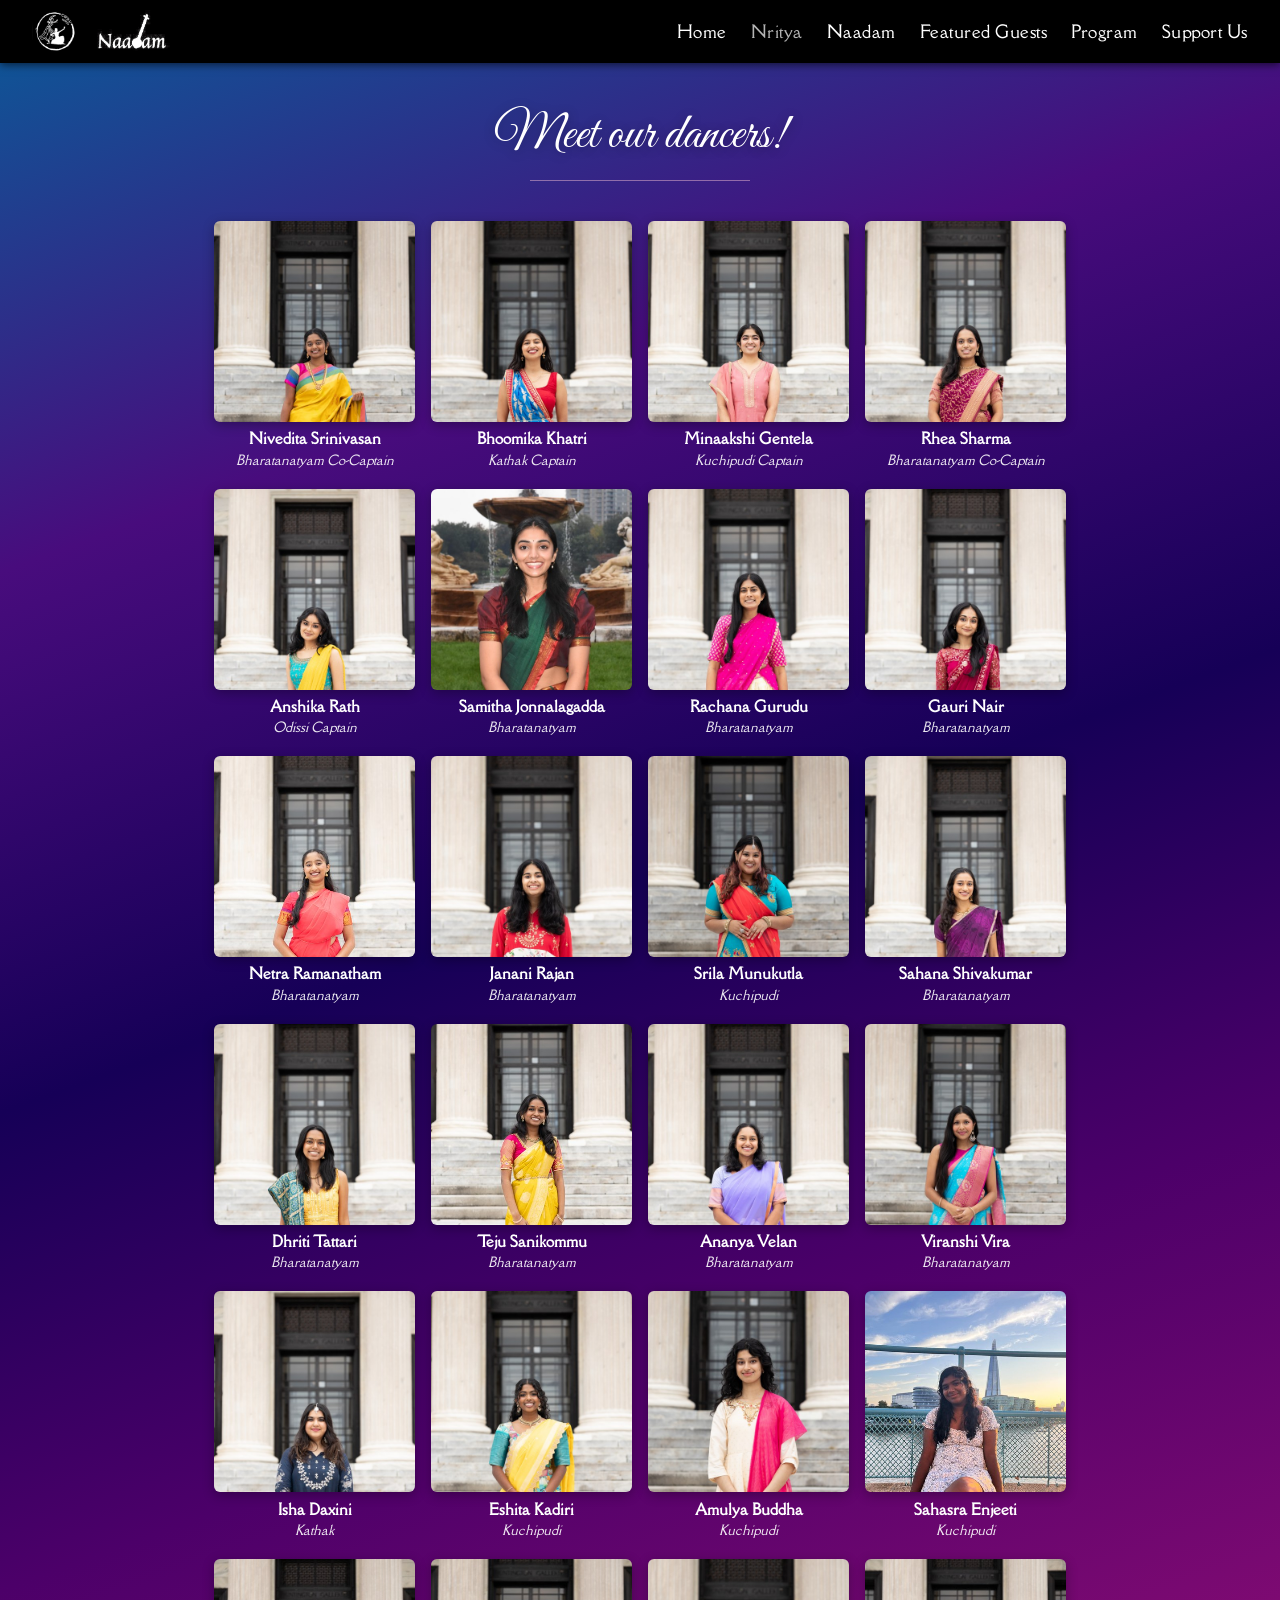
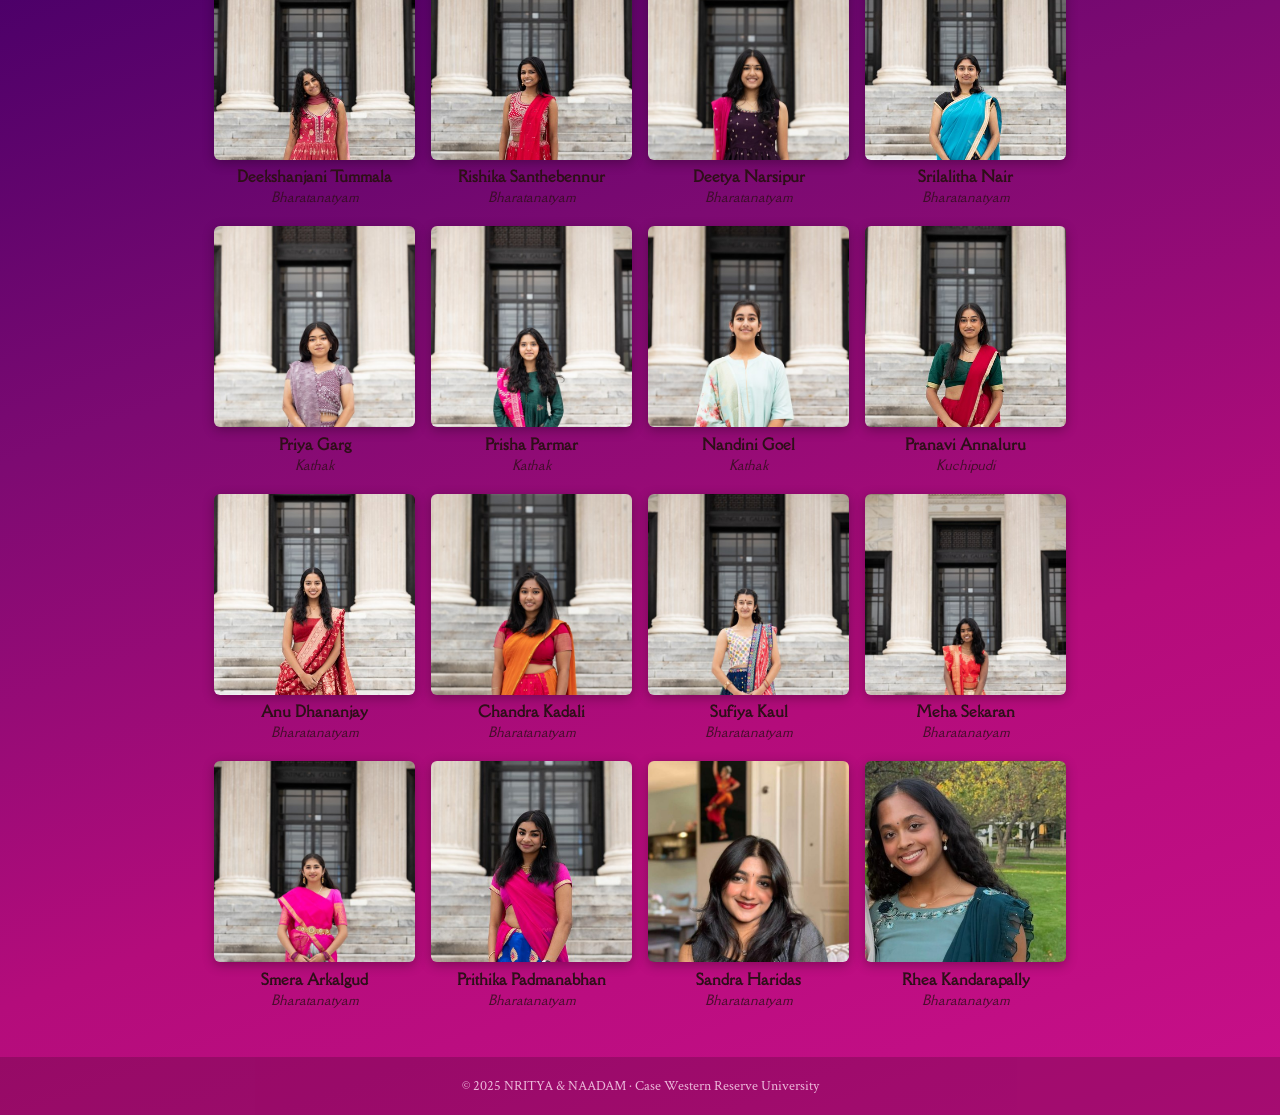
==== dancers.html @ 11db8c2b "musicians v4 test" ====
<!DOCTYPE html>
<html lang="en">
<head>
  <meta charset="UTF-8"/>
  <meta name="viewport" content="width=device-width, initial-scale=1.0"/>
  <title>Dancers – Ithihasa Anubhava</title>
  <link rel="preconnect" href="https://fonts.googleapis.com"/>
  <link rel="preconnect" href="https://fonts.gstatic.com" crossorigin/>
  
  <style>
    *, *::before, *::after { box-sizing: border-box; margin: 0; padding: 0; }
    html { scroll-behavior: smooth; }
    body {
      font-family: 'Crimson Text', Georgia, serif;
      min-height: 100vh; color: #fff;
      background: linear-gradient(160deg, #095c99 0%, #480c7d 18%, #160057 35%, #4c0069 50%, #7d0a72 65%, #b40c7b 82%, #c80f89 100%);
    }
    
    
    
    
    
    
    
    
    
    

    .page-header { text-align: center; padding: 2.5rem 1rem 0.5rem; }
    .page-header h1 {
      font-family: 'Great Vibes', cursive; font-weight: 400;
      font-size: clamp(2rem, 5vw, 3.2rem); color: #fff;
      text-shadow: 0 2px 12px rgba(0,0,0,0.3);
    }
    .header-rule {
      width: 220px; border: none;
      border-top: 1px solid rgba(236,186,210,0.5);
      margin: 0.75rem auto 0;
    }
    .dancers-grid {
      display: grid;
      grid-template-columns: repeat(4, 1fr);
      gap: 1.25rem 1rem;
      max-width: 900px; margin: 2rem auto 3rem; padding: 0 1.5rem;
    }
    .dancer-card { text-align: center; }
    .img-wrap {
      width: 100%; aspect-ratio: 1; overflow: hidden;
      border-radius: 6px; box-shadow: 0 3px 12px rgba(0,0,0,0.3);
    }
    .img-wrap img {
      width: 100%; height: 100%; object-fit: cover;
      object-position: center top; display: block;
      transition: transform 0.4s ease;
    }
    .dancer-card:hover .img-wrap img { transform: scale(1.04); }
    .d-name {
      margin-top: 0.45rem;
      font-family: 'Della Respira', 'Crimson Text', serif;
      font-size: 0.95rem; font-weight: 600;
      color: #fff; line-height: 1.3;
    }
    .d-role {
      font-family: 'Della Respira', 'Crimson Text', serif;
      font-size: 0.82rem; color: #fff;
      font-style: italic; margin-top: 0.1rem; opacity: 0.9;
    }
    footer {
      background: rgba(0,0,0,0.25); text-align: center;
      padding: 1.25rem 1rem; font-size: 0.85rem;
      color: #fff; opacity: 0.7;
    }
    @media (max-width: 700px) { .dancers-grid { grid-template-columns: repeat(3, 1fr); } }
    @media (max-width: 480px) { .dancers-grid { grid-template-columns: repeat(2, 1fr); } }

    /* ── GRADIENT TEXT ZONES — text darkens as bg becomes orange ── */
    
    
    .dark-zone .d-name { color: #2d0f18; text-shadow: none; }
    .dark-zone .d-role { color: #2d0f18; opacity: 0.8; }

    nav {
      background: #000; display: flex; align-items: center;
      justify-content: space-between; padding: 0.6rem 2rem;
      position: sticky; top: 0; z-index: 100;
      box-shadow: 0 2px 8px rgba(0,0,0,0.6);
    }
    .nav-logos { display: flex; align-items: center; gap: 0.75rem; }
    .nav-logos img { height: 44px; width: auto; }
    .nav-links { display: flex; gap: 1.5rem; list-style: none; }
    .nav-links a { color: #fff; text-decoration: none; font-family: 'Della Respira', serif; font-size: 1.05rem; letter-spacing: 0.03em; transition: opacity 0.2s; }
    .nav-links a:hover, .nav-links a.active { opacity: 0.7; }
    .hamburger { display: none; flex-direction: column; gap: 5px; cursor: pointer; background: none; border: none; padding: 4px; }
    .hamburger span { display: block; width: 24px; height: 2px; background: #fff; }
    @media (max-width: 700px) {
      .hamburger { display: flex; }
      .nav-links { display: none; flex-direction: column; gap: 0.8rem; position: absolute; top: 100%; right: 0; left: 0; background: #000; padding: 1rem 2rem; box-shadow: 0 4px 16px rgba(0,0,0,0.5); z-index: 99; }
      .nav-links.open { display: flex; }
    }
  </style>
  <link href="https://fonts.googleapis.com/css2?family=Great+Vibes&family=Della+Respira&family=Crimson+Text:ital,wght@0,400;0,600;1,400&display=swap" rel="stylesheet"/>
</head>
<body>
<nav>
  <div class="nav-logos">
    <img src="nritya_logo_white.png" alt="Nritya"/>
    <img src="naadam_logo_white.png" alt="Naadam"/>
  </div>
  <button class="hamburger" aria-label="Toggle menu"
    onclick="this.nextElementSibling.classList.toggle('open')">
    <span></span><span></span><span></span>
  </button>
  <ul class="nav-links">
    <li><a href="index.html">Home</a></li>
    <li><a href="dancers.html" class="active">Nritya</a></li>
    <li><a href="musicians.html">Naadam</a></li>
    <li><a href="featured_guests.html">Featured Guests</a></li>
    <li><a href="program.html">Program</a></li>
    <li><a href="support.html">Support Us</a></li>
  </ul>
</nav>
<header class="page-header">
  <h1>Meet our dancers!</h1>
  <hr class="header-rule"/>
</header>
<div class="dancers-grid">
  <div class="dancer-card">
    <div class="img-wrap"><img src="dancers/nivedita_srinivasan.jpg" alt="Nivedita Srinivasan"/></div>
    <p class="d-name">Nivedita Srinivasan</p><p class="d-role">Bharatanatyam Co-Captain</p>
  </div>
  <div class="dancer-card">
    <div class="img-wrap"><img src="dancers/bhoomika_khatri.jpg" alt="Bhoomika Khatri"/></div>
    <p class="d-name">Bhoomika Khatri</p><p class="d-role">Kathak Captain</p>
  </div>
  <div class="dancer-card">
    <div class="img-wrap"><img src="dancers/minaakshi_gentela.jpg" alt="Minaakshi Gentela"/></div>
    <p class="d-name">Minaakshi Gentela</p><p class="d-role">Kuchipudi Captain</p>
  </div>
  <div class="dancer-card">
    <div class="img-wrap"><img src="dancers/rhea_sharma.jpg" alt="Rhea Sharma"/></div>
    <p class="d-name">Rhea Sharma</p><p class="d-role">Bharatanatyam Co-Captain</p>
  </div>
  <div class="dancer-card">
    <div class="img-wrap"><img src="dancers/anshika_rath.jpg" alt="Anshika Rath"/></div>
    <p class="d-name">Anshika Rath</p><p class="d-role">Odissi Captain</p>
  </div>
  <div class="dancer-card">
    <div class="img-wrap"><img src="dancers/samitha_jonnalagadda.jpg" alt="Samitha Jonnalagadda"/></div>
    <p class="d-name">Samitha Jonnalagadda</p><p class="d-role">Bharatanatyam</p>
  </div>
  <div class="dancer-card">
    <div class="img-wrap"><img src="dancers/rachana_gurudu.jpg" alt="Rachana Gurudu"/></div>
    <p class="d-name">Rachana Gurudu</p><p class="d-role">Bharatanatyam</p>
  </div>
  <div class="dancer-card">
    <div class="img-wrap"><img src="dancers/gauri_nair.jpg" alt="Gauri Nair"/></div>
    <p class="d-name">Gauri Nair</p><p class="d-role">Bharatanatyam</p>
  </div>
  <div class="dancer-card">
    <div class="img-wrap"><img src="dancers/neera_ramanatham.jpg" alt="Netra Ramanatham"/></div>
    <p class="d-name">Netra Ramanatham</p><p class="d-role">Bharatanatyam</p>
  </div>
  <div class="dancer-card">
    <div class="img-wrap"><img src="dancers/janani_rajan.jpg" alt="Janani Rajan"/></div>
    <p class="d-name">Janani Rajan</p><p class="d-role">Bharatanatyam</p>
  </div>
  <div class="dancer-card">
    <div class="img-wrap"><img src="dancers/srila_munukutla.jpg" alt="Srila Munukutla"/></div>
    <p class="d-name">Srila Munukutla</p><p class="d-role">Kuchipudi</p>
  </div>
  <div class="dancer-card">
    <div class="img-wrap"><img src="dancers/sahana_shivakumar.jpg" alt="Sahana Shivakumar"/></div>
    <p class="d-name">Sahana Shivakumar</p><p class="d-role">Bharatanatyam</p>
  </div>
  <div class="dancer-card">
    <div class="img-wrap"><img src="dancers/dhriti_tattari.jpg" alt="Dhriti Tattari"/></div>
    <p class="d-name">Dhriti Tattari</p><p class="d-role">Bharatanatyam</p>
  </div>
  <div class="dancer-card">
    <div class="img-wrap"><img src="dancers/teju_sanikommu.jpg" alt="Teju Sanikommu"/></div>
    <p class="d-name">Teju Sanikommu</p><p class="d-role">Bharatanatyam</p>
  </div>
  <div class="dancer-card">
    <div class="img-wrap"><img src="dancers/ananya_velan.jpg" alt="Ananya Velan"/></div>
    <p class="d-name">Ananya Velan</p><p class="d-role">Bharatanatyam</p>
  </div>
  <div class="dancer-card">
    <div class="img-wrap"><img src="dancers/viranshi_vira.jpg" alt="Viranshi Vira"/></div>
    <p class="d-name">Viranshi Vira</p><p class="d-role">Bharatanatyam</p>
  </div>
  <div class="dancer-card">
    <div class="img-wrap"><img src="dancers/isha_daxini.jpg" alt="Isha Daxini"/></div>
    <p class="d-name">Isha Daxini</p><p class="d-role">Kathak</p>
  </div>
  <div class="dancer-card">
    <div class="img-wrap"><img src="dancers/eshita_kadiri.jpg" alt="Eshita Kadiri"/></div>
    <p class="d-name">Eshita Kadiri</p><p class="d-role">Kuchipudi</p>
  </div>
  <div class="dancer-card">
    <div class="img-wrap"><img src="dancers/amulya_buddha.jpg" alt="Amulya Buddha"/></div>
    <p class="d-name">Amulya Buddha</p><p class="d-role">Kuchipudi</p>
  </div>
  <div class="dancer-card">
    <div class="img-wrap"><img src="dancers/sahaara_enjeem.jpg" alt="Sahasra Enjeeti"/></div>
    <p class="d-name">Sahasra Enjeeti</p><p class="d-role">Kuchipudi</p>
  </div>
  <div class="dancer-card dark-zone">
    <div class="img-wrap"><img src="dancers/deekshanjani_tummula.jpg" alt="Deekshanjani Tummala"/></div>
    <p class="d-name">Deekshanjani Tummala</p><p class="d-role">Bharatanatyam</p>
  </div>
  <div class="dancer-card dark-zone">
    <div class="img-wrap"><img src="dancers/rishika_santhebennur.jpg" alt="Rishika Santhebennur"/></div>
    <p class="d-name">Rishika Santhebennur</p><p class="d-role">Bharatanatyam</p>
  </div>
  <div class="dancer-card dark-zone">
    <div class="img-wrap"><img src="dancers/deetya_narsipur.jpg" alt="Deetya Narsipur"/></div>
    <p class="d-name">Deetya Narsipur</p><p class="d-role">Bharatanatyam</p>
  </div>
  <div class="dancer-card dark-zone">
    <div class="img-wrap"><img src="dancers/srilalitha_nair.jpg" alt="Srilalitha Nair"/></div>
    <p class="d-name">Srilalitha Nair</p><p class="d-role">Bharatanatyam</p>
  </div>
  <div class="dancer-card dark-zone">
    <div class="img-wrap"><img src="dancers/priya_garg.jpg" alt="Priya Garg"/></div>
    <p class="d-name">Priya Garg</p><p class="d-role">Kathak</p>
  </div>
  <div class="dancer-card dark-zone">
    <div class="img-wrap"><img src="dancers/prisha_parmar.jpg" alt="Prisha Parmar"/></div>
    <p class="d-name">Prisha Parmar</p><p class="d-role">Kathak</p>
  </div>
  <div class="dancer-card dark-zone">
    <div class="img-wrap"><img src="dancers/nandini_goel.jpg" alt="Nandini Goel"/></div>
    <p class="d-name">Nandini Goel</p><p class="d-role">Kathak</p>
  </div>
  <div class="dancer-card dark-zone">
    <div class="img-wrap"><img src="dancers/pranavi_annaluru.jpg" alt="Pranavi Annaluru"/></div>
    <p class="d-name">Pranavi Annaluru</p><p class="d-role">Kuchipudi</p>
  </div>
  <div class="dancer-card dark-zone">
    <div class="img-wrap"><img src="dancers/anu_dhananjit.jpg" alt="Anu Dhananjay"/></div>
    <p class="d-name">Anu Dhananjay</p><p class="d-role">Bharatanatyam</p>
  </div>
  <div class="dancer-card dark-zone">
    <div class="img-wrap"><img src="dancers/chandra_kadali.jpg" alt="Chandra Kadali"/></div>
    <p class="d-name">Chandra Kadali</p><p class="d-role">Bharatanatyam</p>
  </div>
  <div class="dancer-card dark-zone">
    <div class="img-wrap"><img src="dancers/sufiya_kaul.jpg" alt="Sufiya Kaul"/></div>
    <p class="d-name">Sufiya Kaul</p><p class="d-role">Bharatanatyam</p>
  </div>
  <div class="dancer-card dark-zone">
    <div class="img-wrap"><img src="dancers/meha_sekaran.jpg" alt="Meha Sekaran"/></div>
    <p class="d-name">Meha Sekaran</p><p class="d-role">Bharatanatyam</p>
  </div>
  <div class="dancer-card dark-zone">
    <div class="img-wrap"><img src="dancers/smera_arkalgud.jpg" alt="Smera Arkalgud"/></div>
    <p class="d-name">Smera Arkalgud</p><p class="d-role">Bharatanatyam</p>
  </div>
  <div class="dancer-card dark-zone">
    <div class="img-wrap"><img src="dancers/prithika_padmanabhan.jpg" alt="Prithika Padmanabhan"/></div>
    <p class="d-name">Prithika Padmanabhan</p><p class="d-role">Bharatanatyam</p>
  </div>
  <div class="dancer-card dark-zone">
    <div class="img-wrap"><img src="dancers/sandra_haridas.jpg" alt="Sandra Haridas"/></div>
    <p class="d-name">Sandra Haridas</p><p class="d-role">Bharatanatyam</p>
  </div>
  <div class="dancer-card dark-zone">
    <div class="img-wrap"><img src="dancers/rhea_kandlapally.jpg" alt="Rhea Kandarapally"/></div>
    <p class="d-name">Rhea Kandarapally</p><p class="d-role">Bharatanatyam</p>
  </div>
</div>
<footer>&copy; 2025 NRITYA &amp; NAADAM &middot; Case Western Reserve University</footer>
</body>
</html>
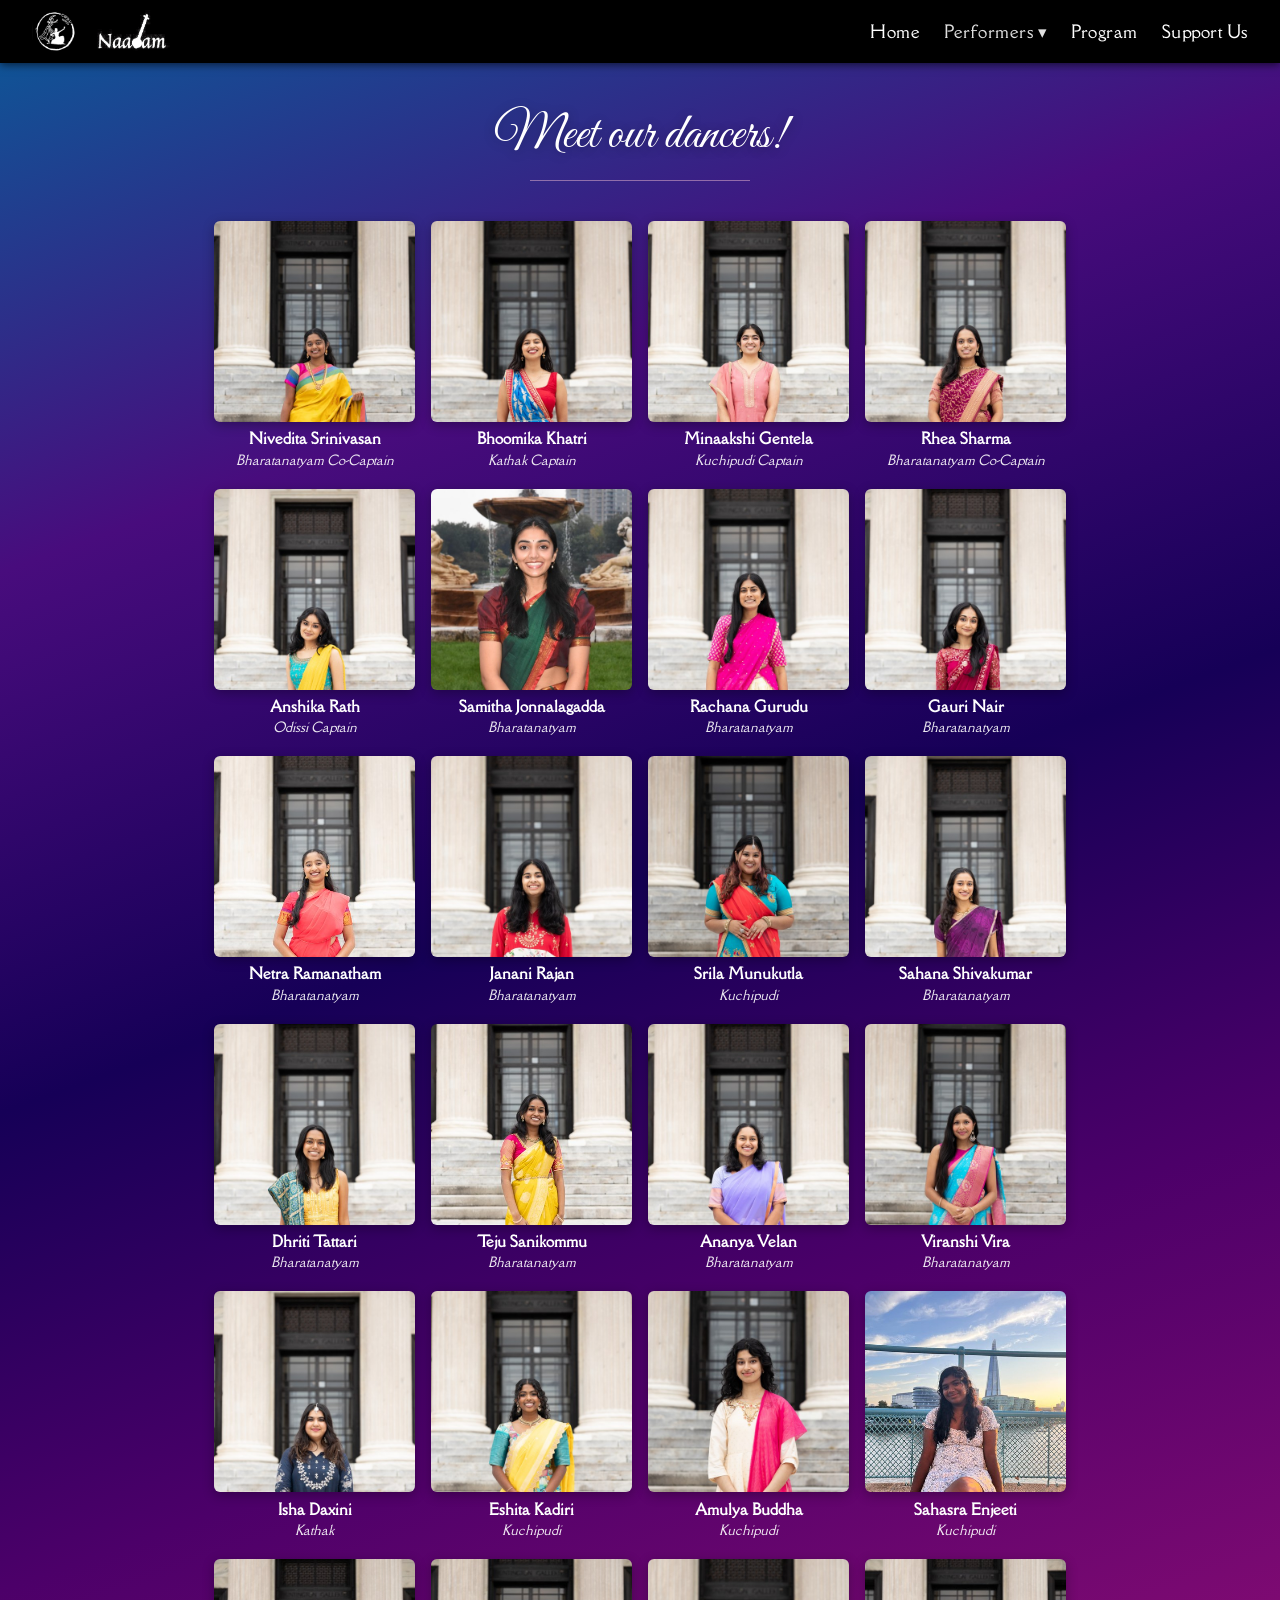
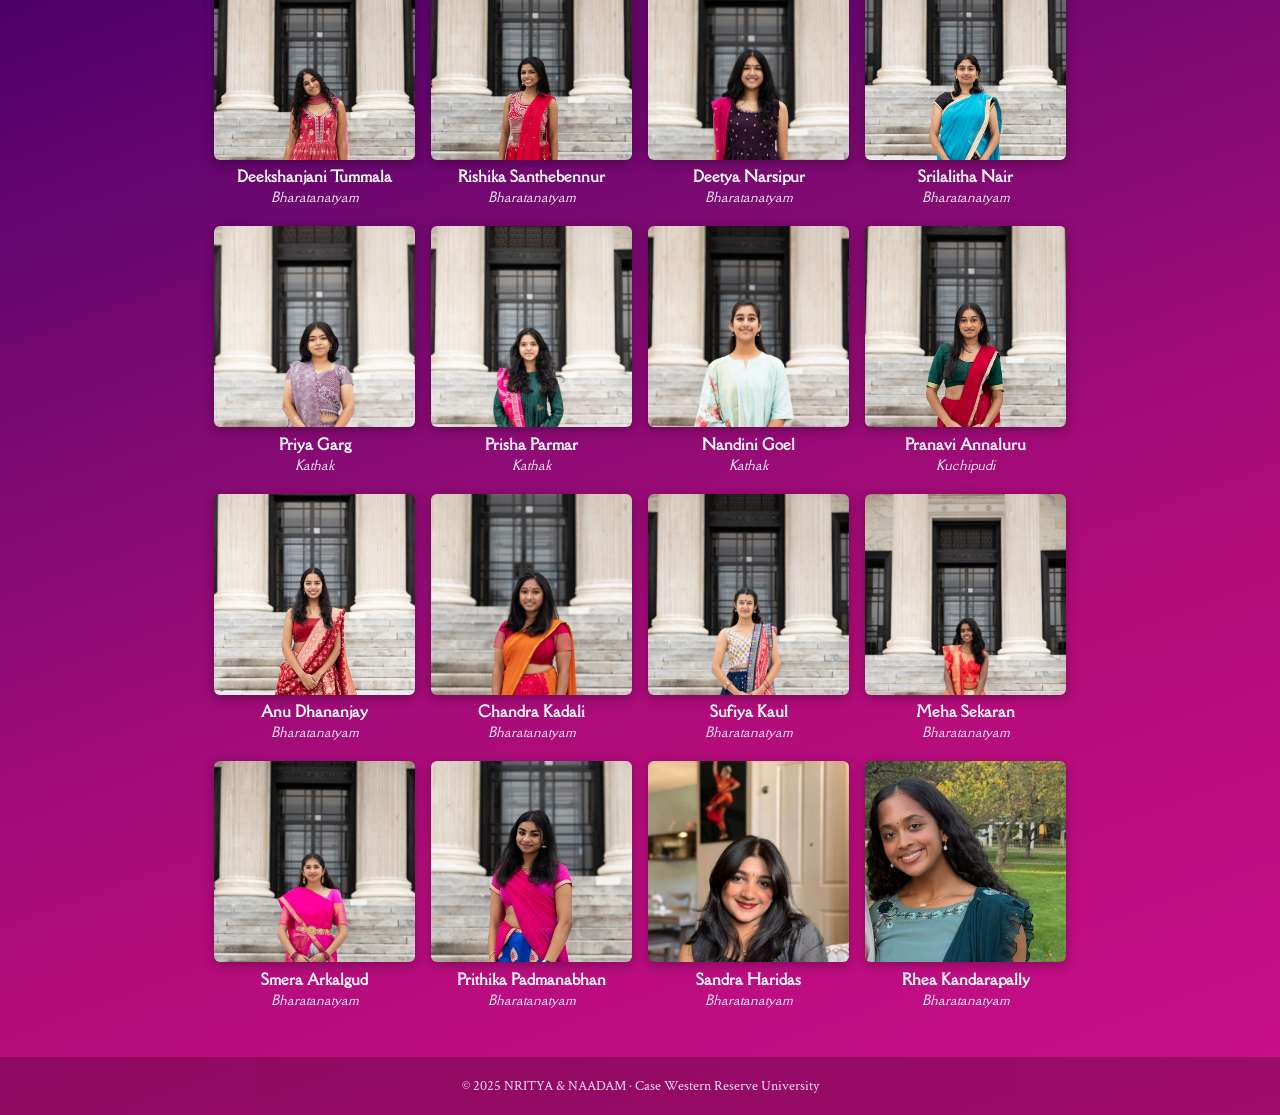
==== commit 9e42c2b7: "naadam v3? test" ====
--- a/dancers.html
+++ b/dancers.html
@@ -68,7 +68,7 @@
     footer {
       background: rgba(0,0,0,0.25); text-align: center;
       padding: 1.25rem 1rem; font-size: 0.85rem;
-      color: #fff; opacity: 0.7;
+      color: #fff; opacity: 0.88;
     }
     @media (max-width: 700px) { .dancers-grid { grid-template-columns: repeat(3, 1fr); } }
     @media (max-width: 480px) { .dancers-grid { grid-template-columns: repeat(2, 1fr); } }
@@ -76,8 +76,8 @@
     /* ── GRADIENT TEXT ZONES — text darkens as bg becomes orange ── */
     
     
-    .dark-zone .d-name { color: #2d0f18; text-shadow: none; }
-    .dark-zone .d-role { color: #2d0f18; opacity: 0.8; }
+    
+    
 
     nav {
       background: #000; display: flex; align-items: center;
@@ -89,13 +89,34 @@
     .nav-logos img { height: 44px; width: auto; }
     .nav-links { display: flex; gap: 1.5rem; list-style: none; }
     .nav-links a { color: #fff; text-decoration: none; font-family: 'Della Respira', serif; font-size: 1.05rem; letter-spacing: 0.03em; transition: opacity 0.2s; }
-    .nav-links a:hover, .nav-links a.active { opacity: 0.7; }
+    .nav-links a:hover, .nav-links a.active { opacity: 0.88; }
     .hamburger { display: none; flex-direction: column; gap: 5px; cursor: pointer; background: none; border: none; padding: 4px; }
     .hamburger span { display: block; width: 24px; height: 2px; background: #fff; }
     @media (max-width: 700px) {
       .hamburger { display: flex; }
       .nav-links { display: none; flex-direction: column; gap: 0.8rem; position: absolute; top: 100%; right: 0; left: 0; background: #000; padding: 1rem 2rem; box-shadow: 0 4px 16px rgba(0,0,0,0.5); z-index: 99; }
       .nav-links.open { display: flex; }
+    }
+
+    .nav-dropdown { position: relative; }
+    .nav-dropdown > a { cursor: pointer; }
+    .dropdown-menu {
+      display: none; position: absolute; top: 100%; left: 0;
+      background: #000; list-style: none; min-width: 160px;
+      padding: 0.5rem 0; box-shadow: 0 4px 16px rgba(0,0,0,0.5);
+      z-index: 200; border-top: 1px solid rgba(255,255,255,0.15);
+    }
+    .dropdown-menu li a {
+      display: block; padding: 0.5rem 1.2rem;
+      color: #fff; text-decoration: none;
+      font-family: 'Della Respira', serif; font-size: 0.98rem;
+      transition: background 0.15s;
+    }
+    .dropdown-menu li a:hover, .dropdown-menu li a.active { background: rgba(255,255,255,0.1); opacity: 1; }
+    .nav-dropdown.open .dropdown-menu { display: block; }
+    @media (max-width: 700px) {
+      .dropdown-menu { position: static; box-shadow: none; border-top: none; padding-left: 1rem; background: transparent; }
+      .nav-dropdown.open .dropdown-menu { display: block; }
     }
   </style>
   <link href="https://fonts.googleapis.com/css2?family=Great+Vibes&family=Della+Respira&family=Crimson+Text:ital,wght@0,400;0,600;1,400&display=swap" rel="stylesheet"/>
@@ -112,9 +133,14 @@
   </button>
   <ul class="nav-links">
     <li><a href="index.html">Home</a></li>
-    <li><a href="dancers.html" class="active">Nritya</a></li>
-    <li><a href="musicians.html">Naadam</a></li>
-    <li><a href="featured_guests.html">Featured Guests</a></li>
+    <li class="nav-dropdown">
+      <a href="#" class="active" onclick="this.parentElement.classList.toggle('open'); return false;">Performers ▾</a>
+      <ul class="dropdown-menu">
+        <li><a href="dancers.html" class="active">Nritya</a></li>
+        <li><a href="musicians.html">Naadam</a></li>
+        <li><a href="featured_guests.html">Featured Guests</a></li>
+      </ul>
+    </li>
     <li><a href="program.html">Program</a></li>
     <li><a href="support.html">Support Us</a></li>
   </ul>
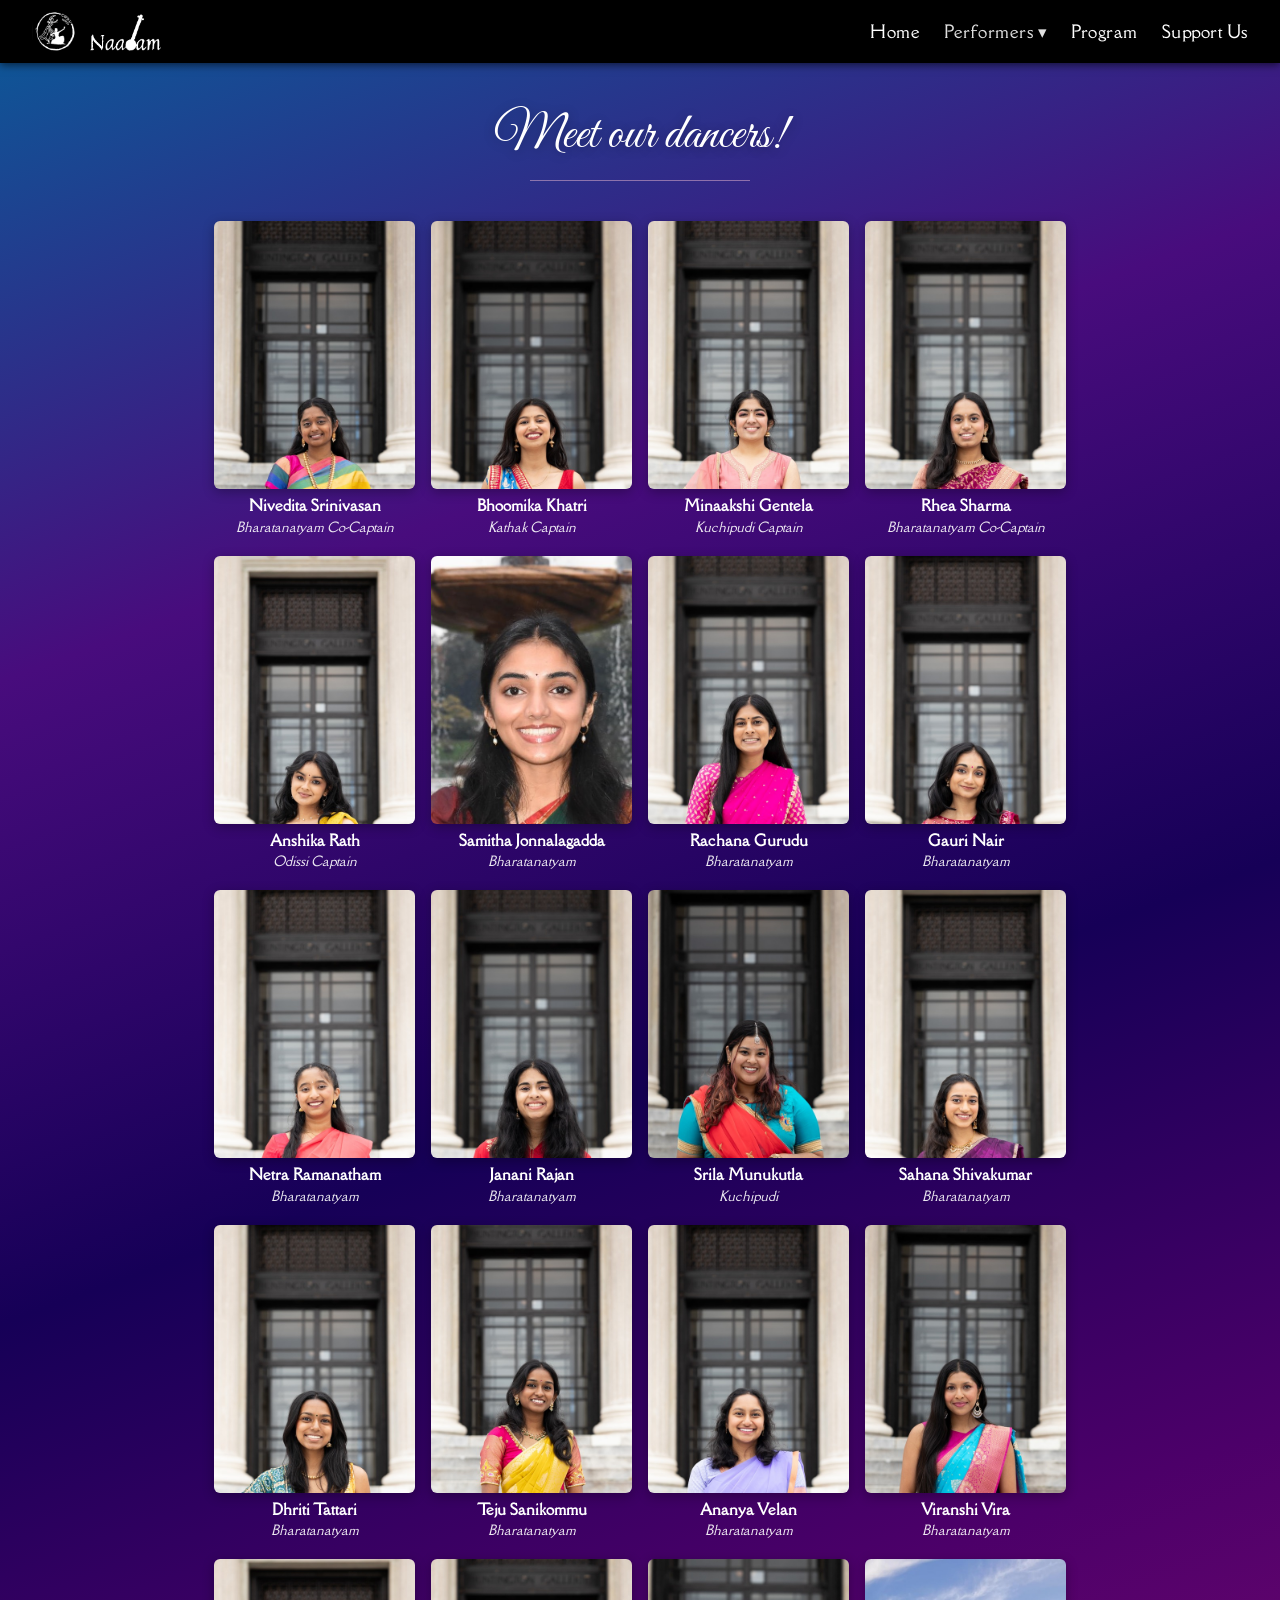
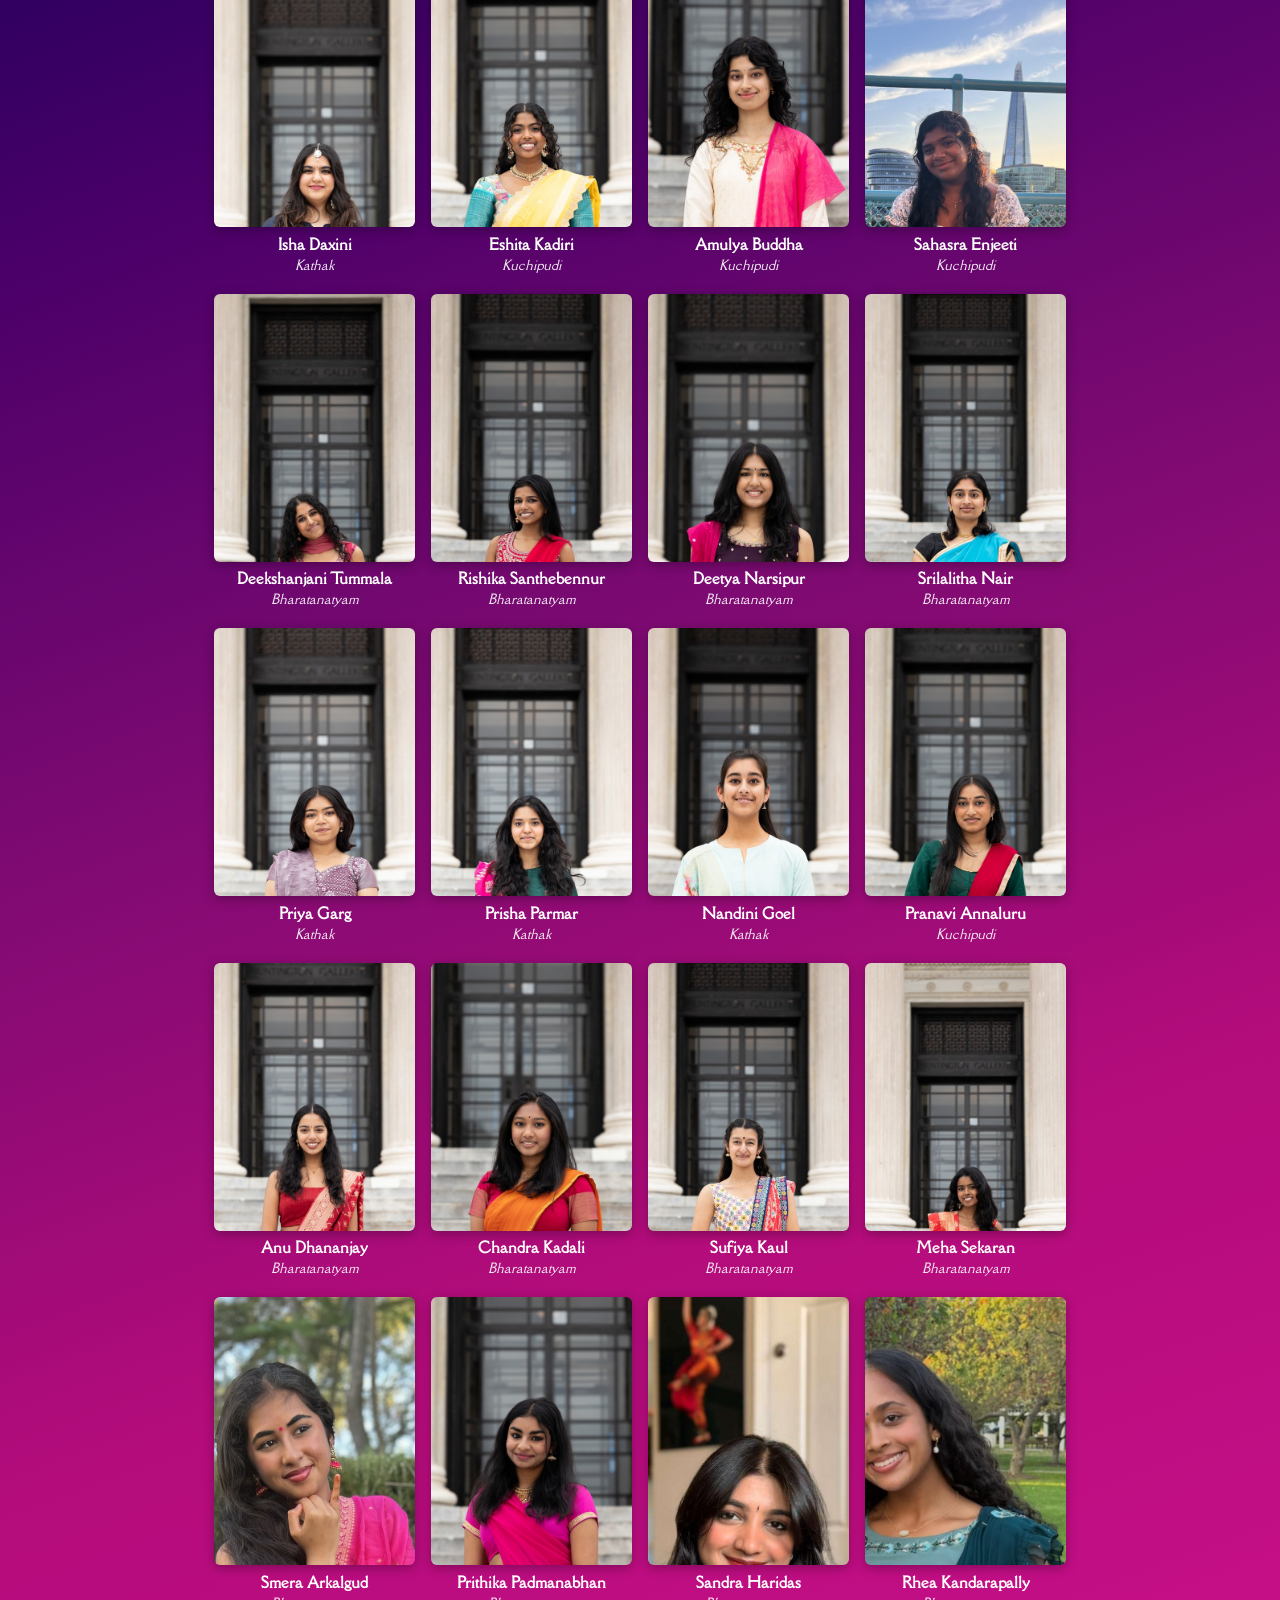
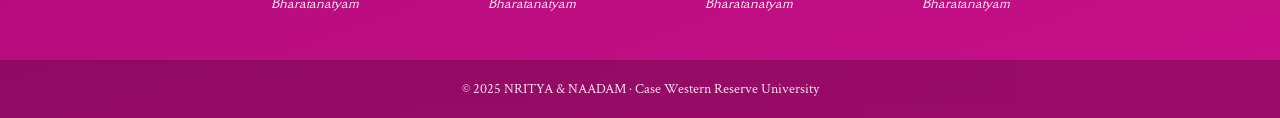
==== commit 4d951b8d: "nritya v1 (total v13?) test" ====
--- a/dancers.html
+++ b/dancers.html
@@ -45,12 +45,12 @@
     }
     .dancer-card { text-align: center; }
     .img-wrap {
-      width: 100%; aspect-ratio: 1; overflow: hidden;
+      width: 100%; aspect-ratio: 3/4; overflow: hidden;
       border-radius: 6px; box-shadow: 0 3px 12px rgba(0,0,0,0.3);
     }
     .img-wrap img {
       width: 100%; height: 100%; object-fit: cover;
-      object-position: center top; display: block;
+      object-position: center center; display: block;
       transition: transform 0.4s ease;
     }
     .dancer-card:hover .img-wrap img { transform: scale(1.04); }
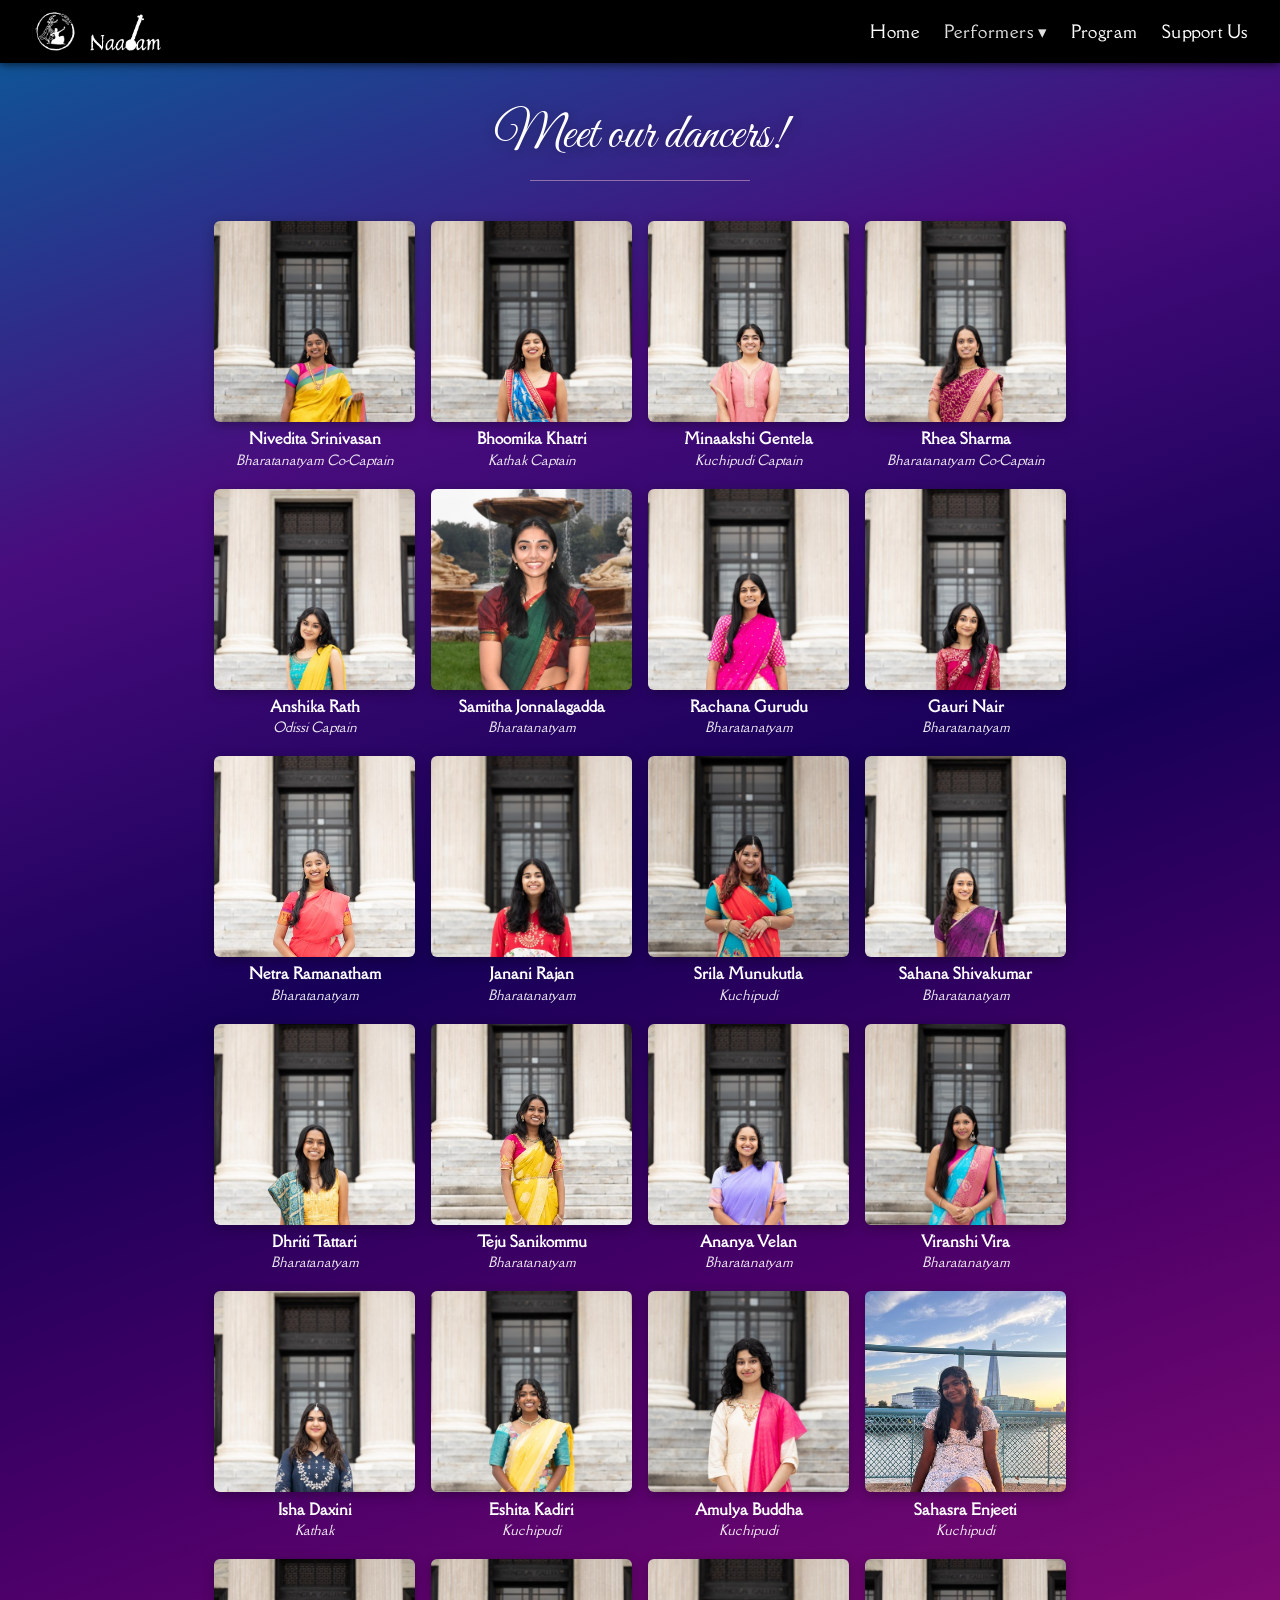
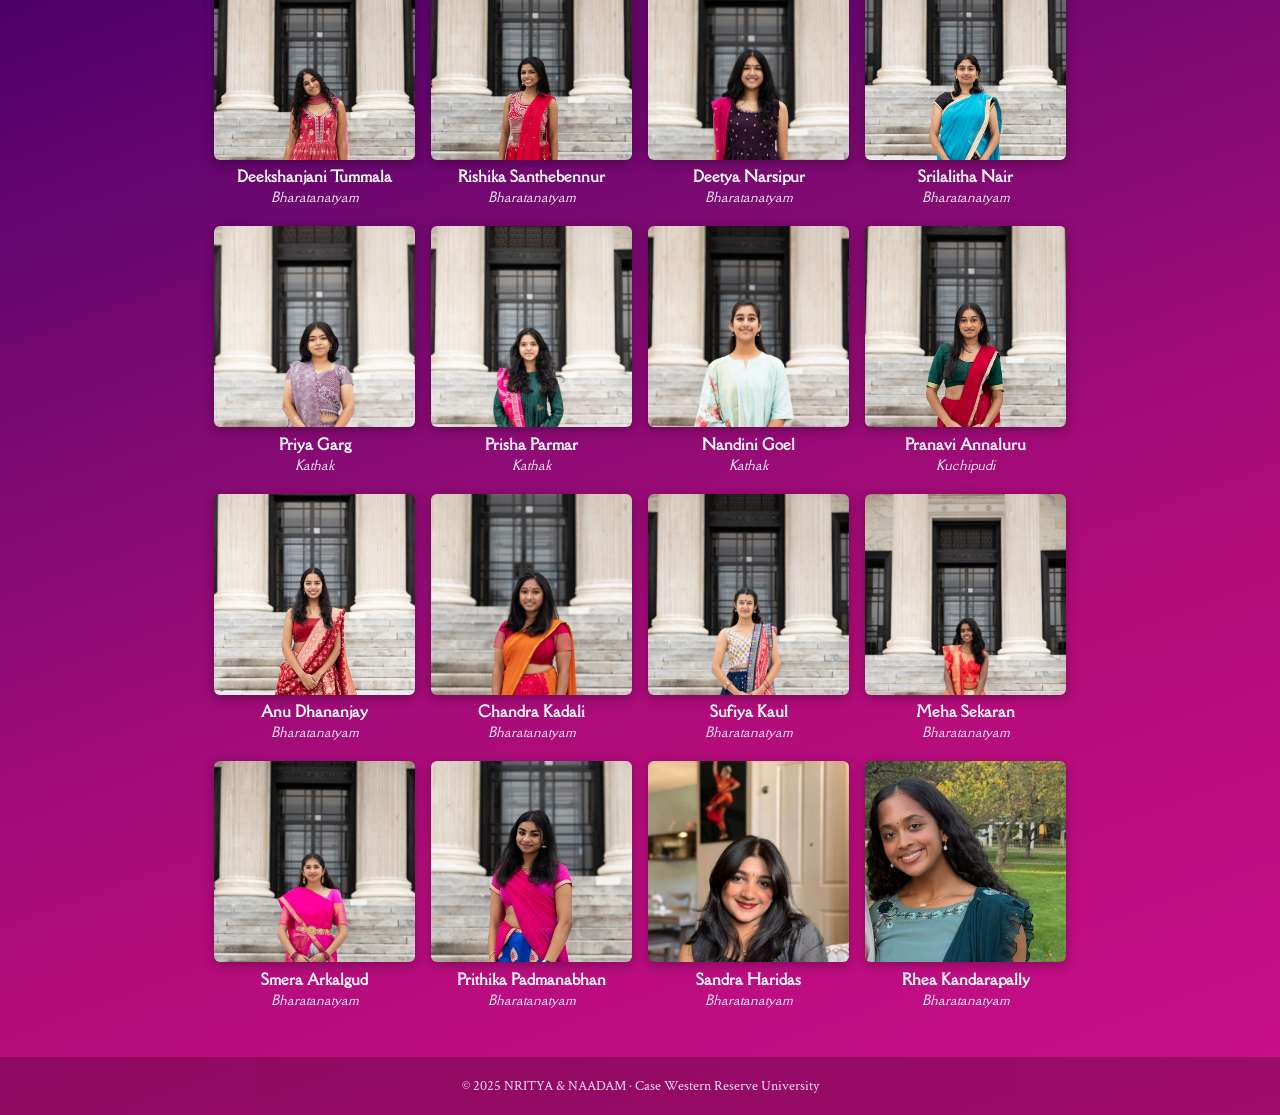
==== commit e7b6699a: "nritya back to v15 test" ====
--- a/dancers.html
+++ b/dancers.html
@@ -45,12 +45,12 @@
     }
     .dancer-card { text-align: center; }
     .img-wrap {
-      width: 100%; aspect-ratio: 3/4; overflow: hidden;
+      width: 100%; aspect-ratio: 1; overflow: hidden;
       border-radius: 6px; box-shadow: 0 3px 12px rgba(0,0,0,0.3);
     }
     .img-wrap img {
       width: 100%; height: 100%; object-fit: cover;
-      object-position: center center; display: block;
+      object-position: center top; display: block;
       transition: transform 0.4s ease;
     }
     .dancer-card:hover .img-wrap img { transform: scale(1.04); }
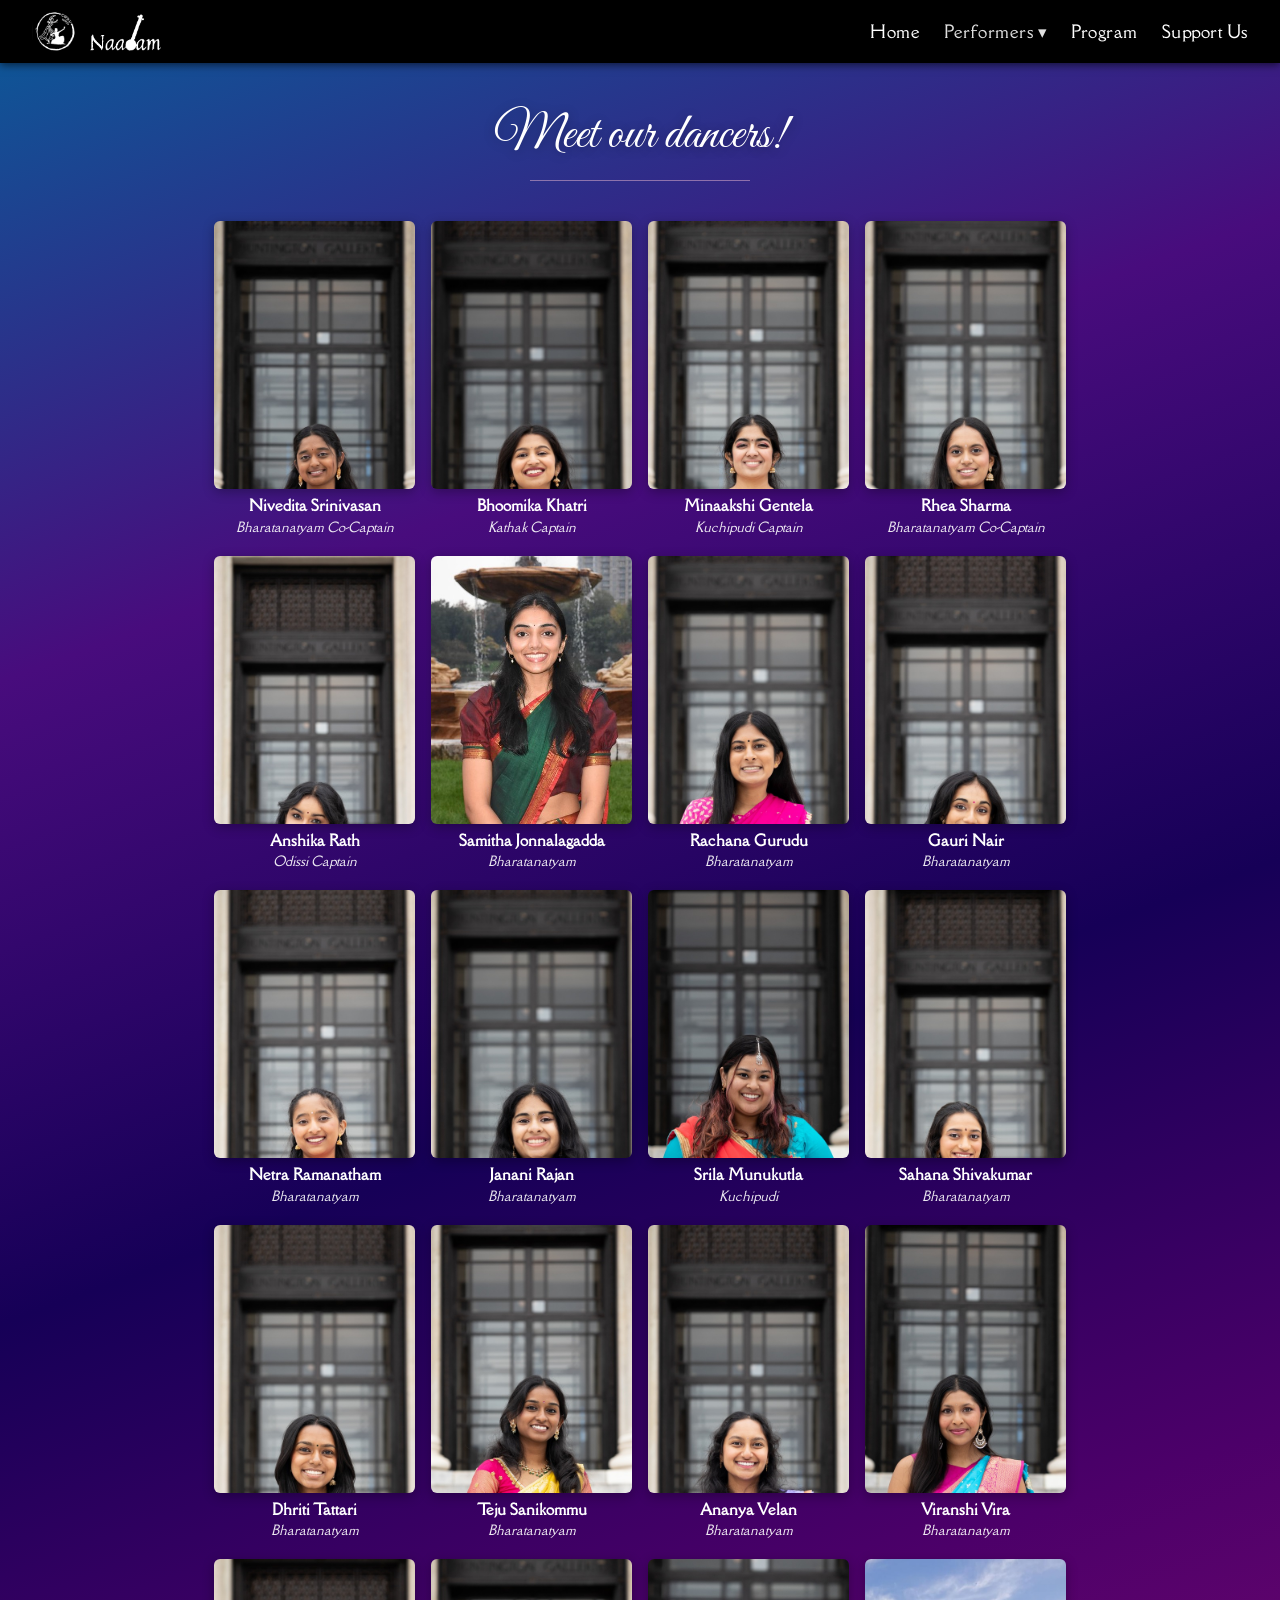
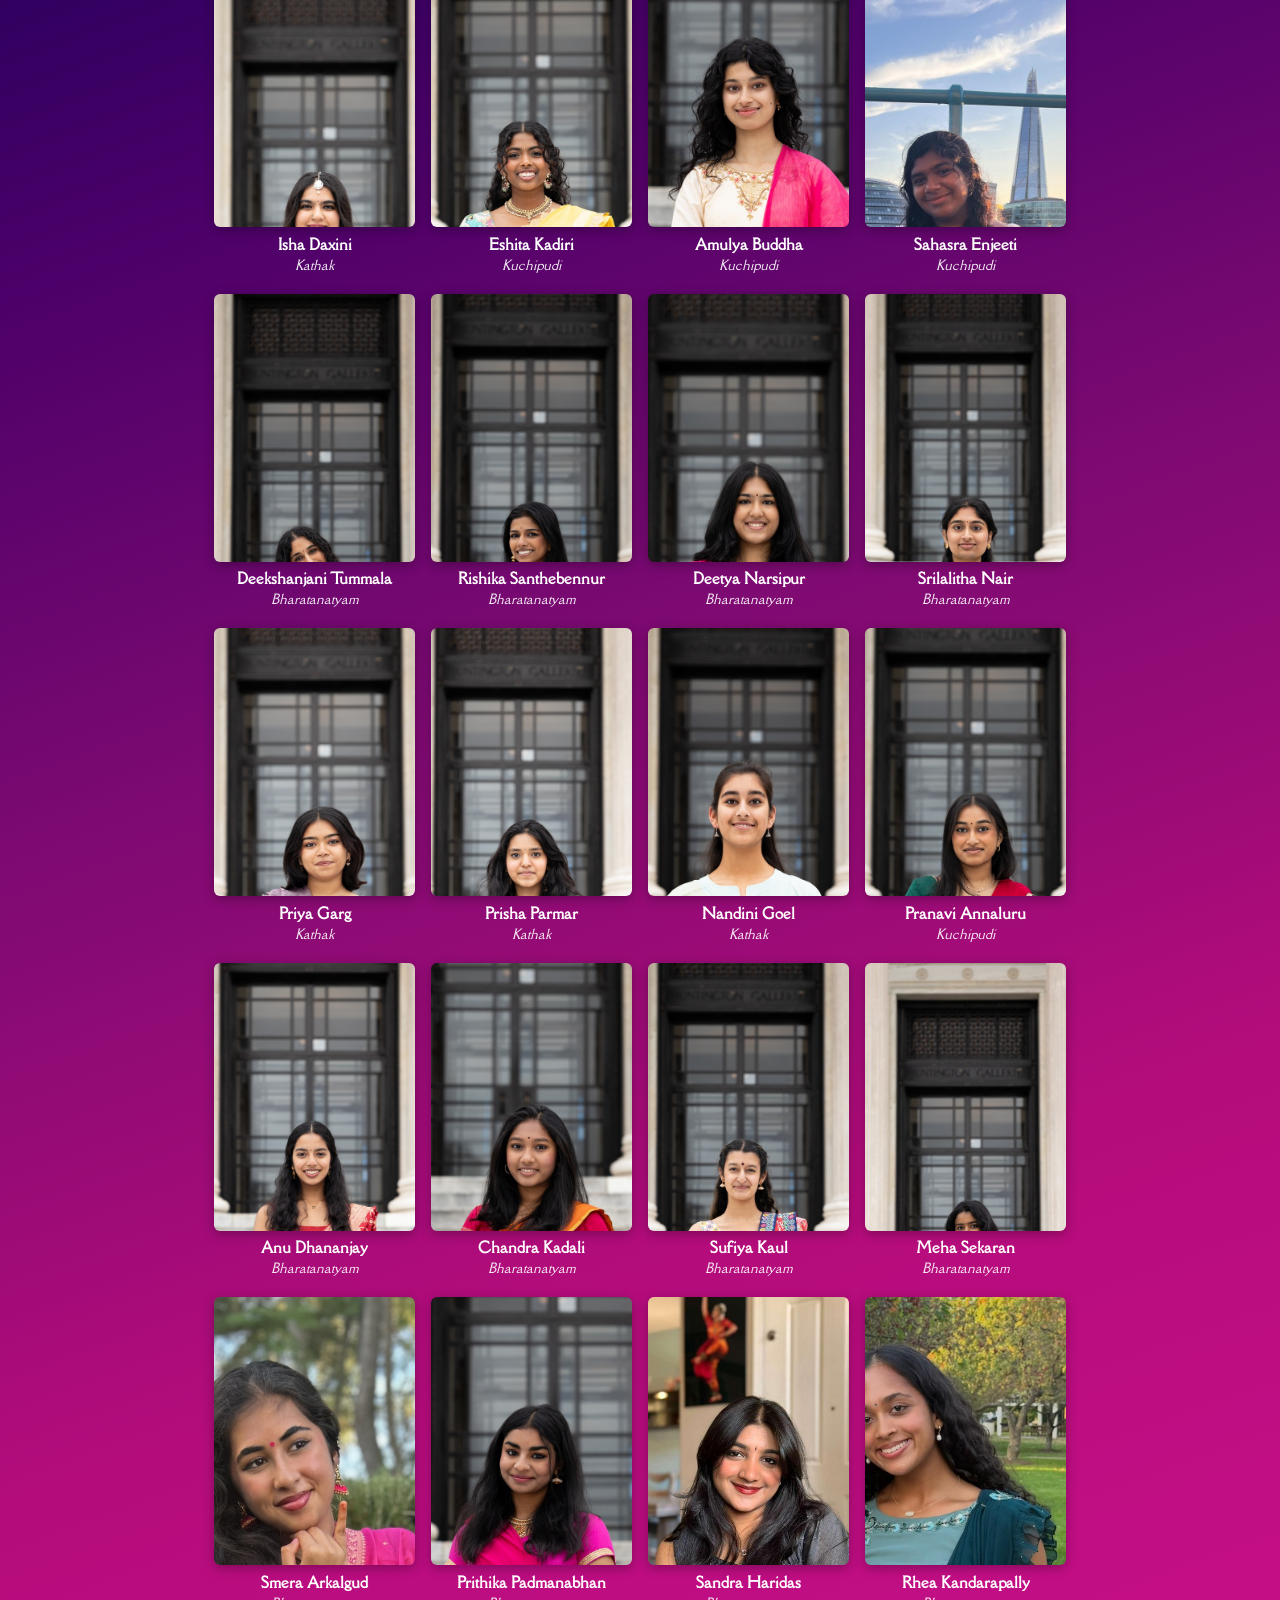
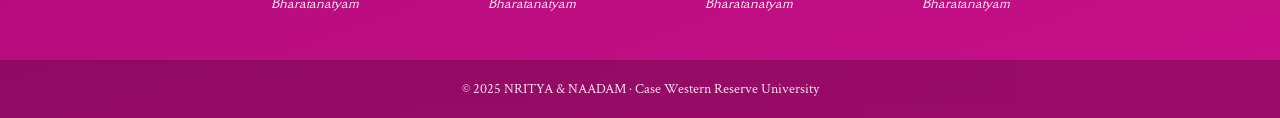
==== commit 5800d9a4: "nritya back to v15 test 2" ====
--- a/dancers.html
+++ b/dancers.html
@@ -45,7 +45,7 @@
     }
     .dancer-card { text-align: center; }
     .img-wrap {
-      width: 100%; aspect-ratio: 1; overflow: hidden;
+      width: 100%; aspect-ratio: 3/4; overflow: hidden;
       border-radius: 6px; box-shadow: 0 3px 12px rgba(0,0,0,0.3);
     }
     .img-wrap img {
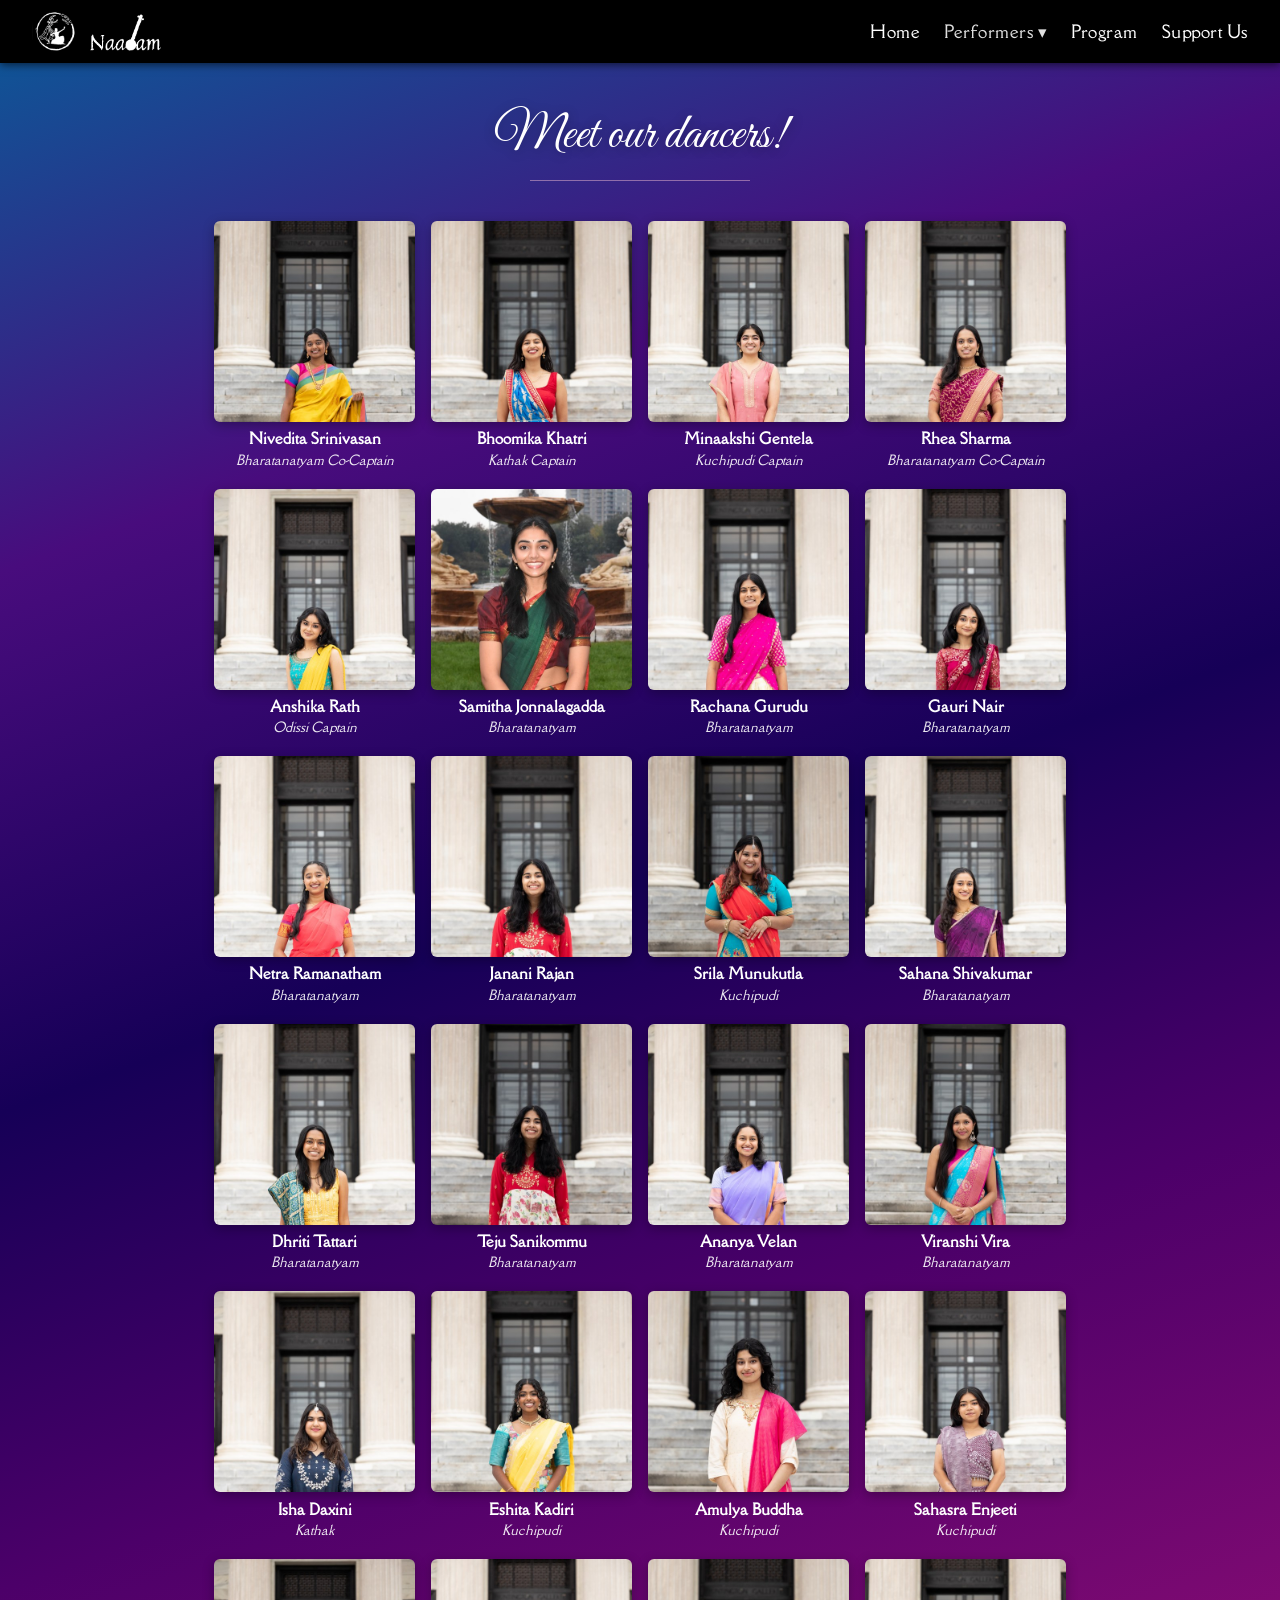
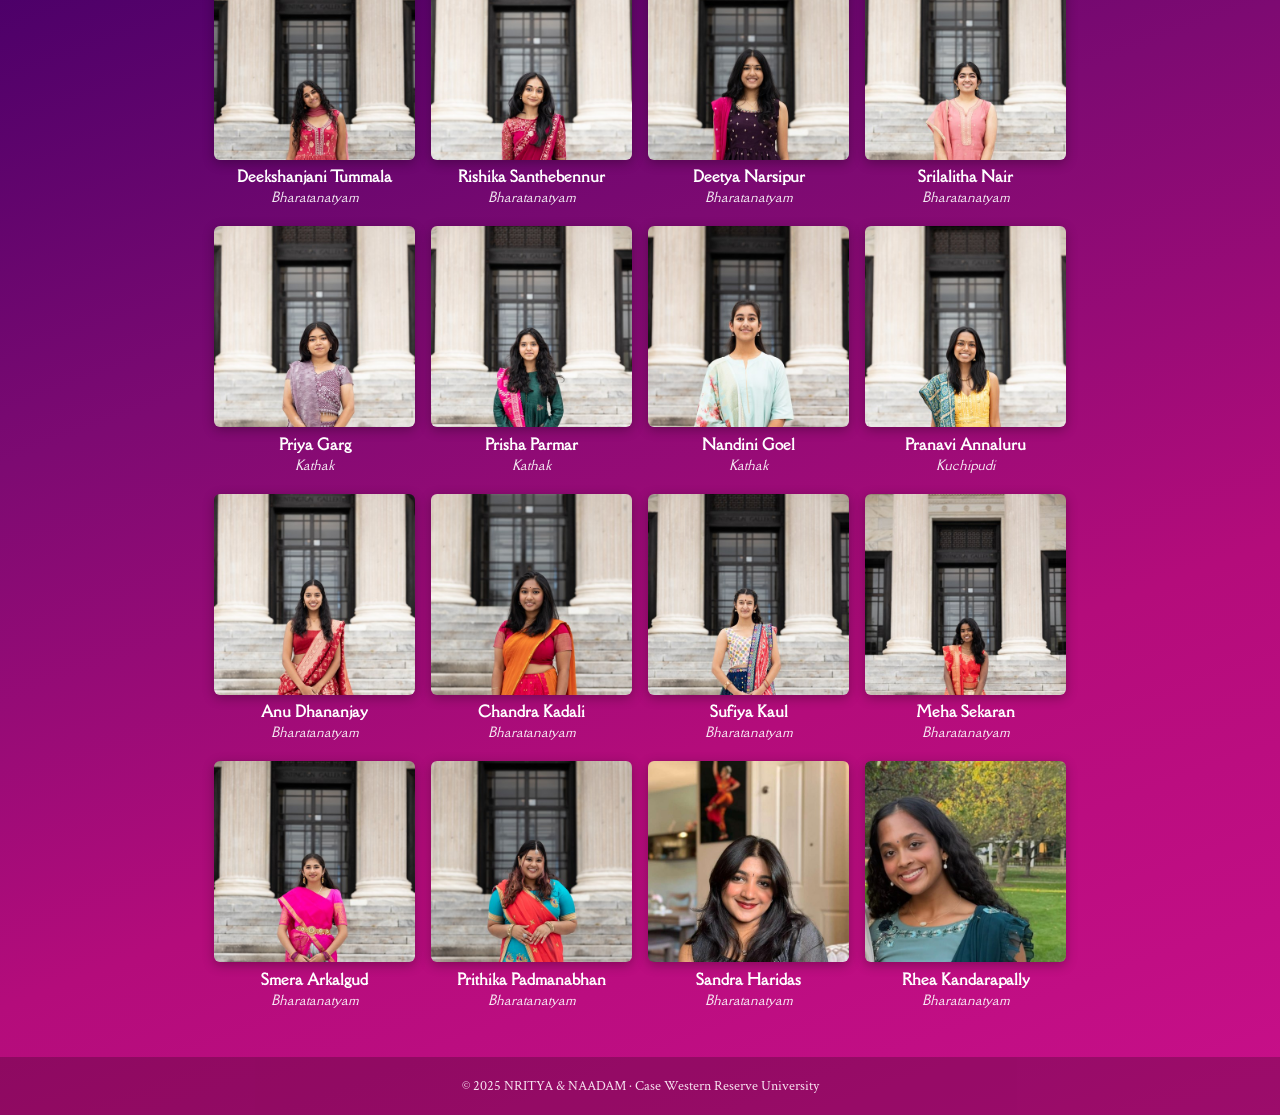
==== commit 8211ebda: "nritya back to v15 test 3" ====
--- a/dancers.html
+++ b/dancers.html
@@ -45,7 +45,7 @@
     }
     .dancer-card { text-align: center; }
     .img-wrap {
-      width: 100%; aspect-ratio: 3/4; overflow: hidden;
+      width: 100%; aspect-ratio: 1; overflow: hidden;
       border-radius: 6px; box-shadow: 0 3px 12px rgba(0,0,0,0.3);
     }
     .img-wrap img {
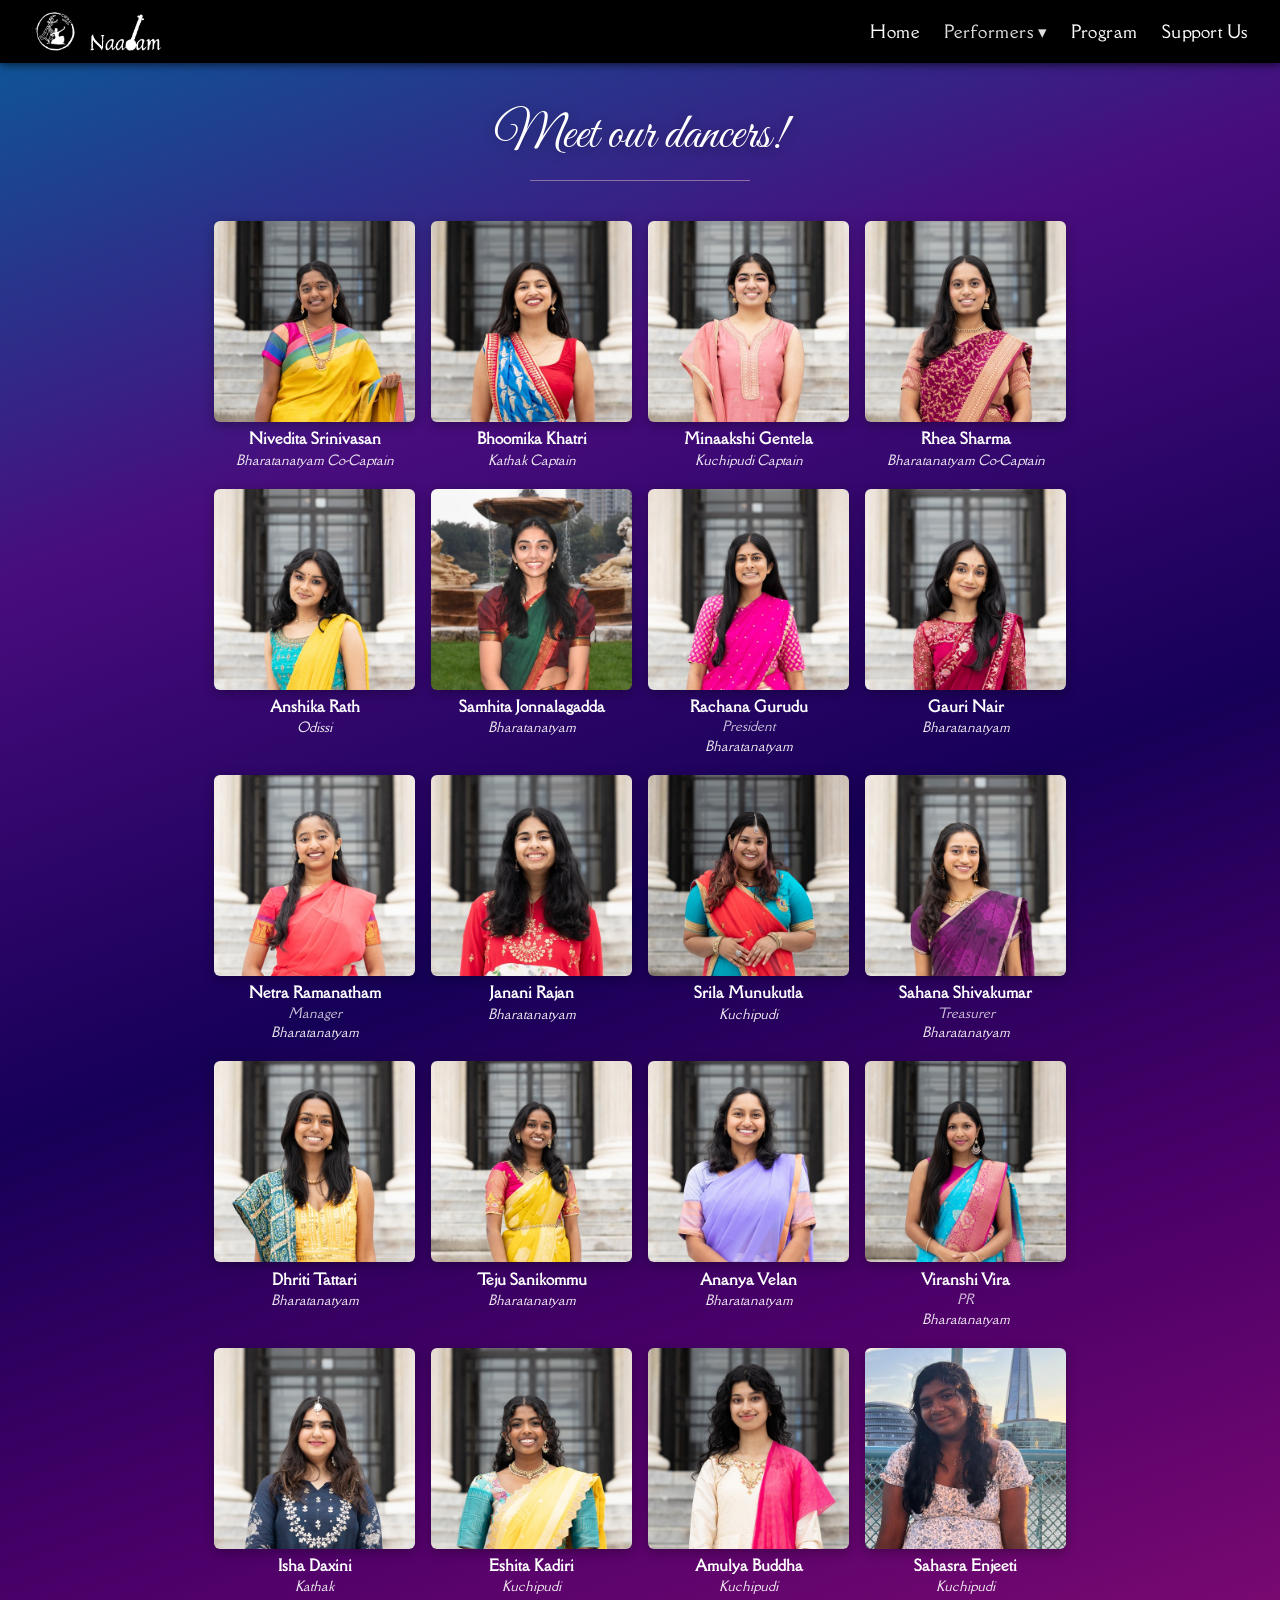
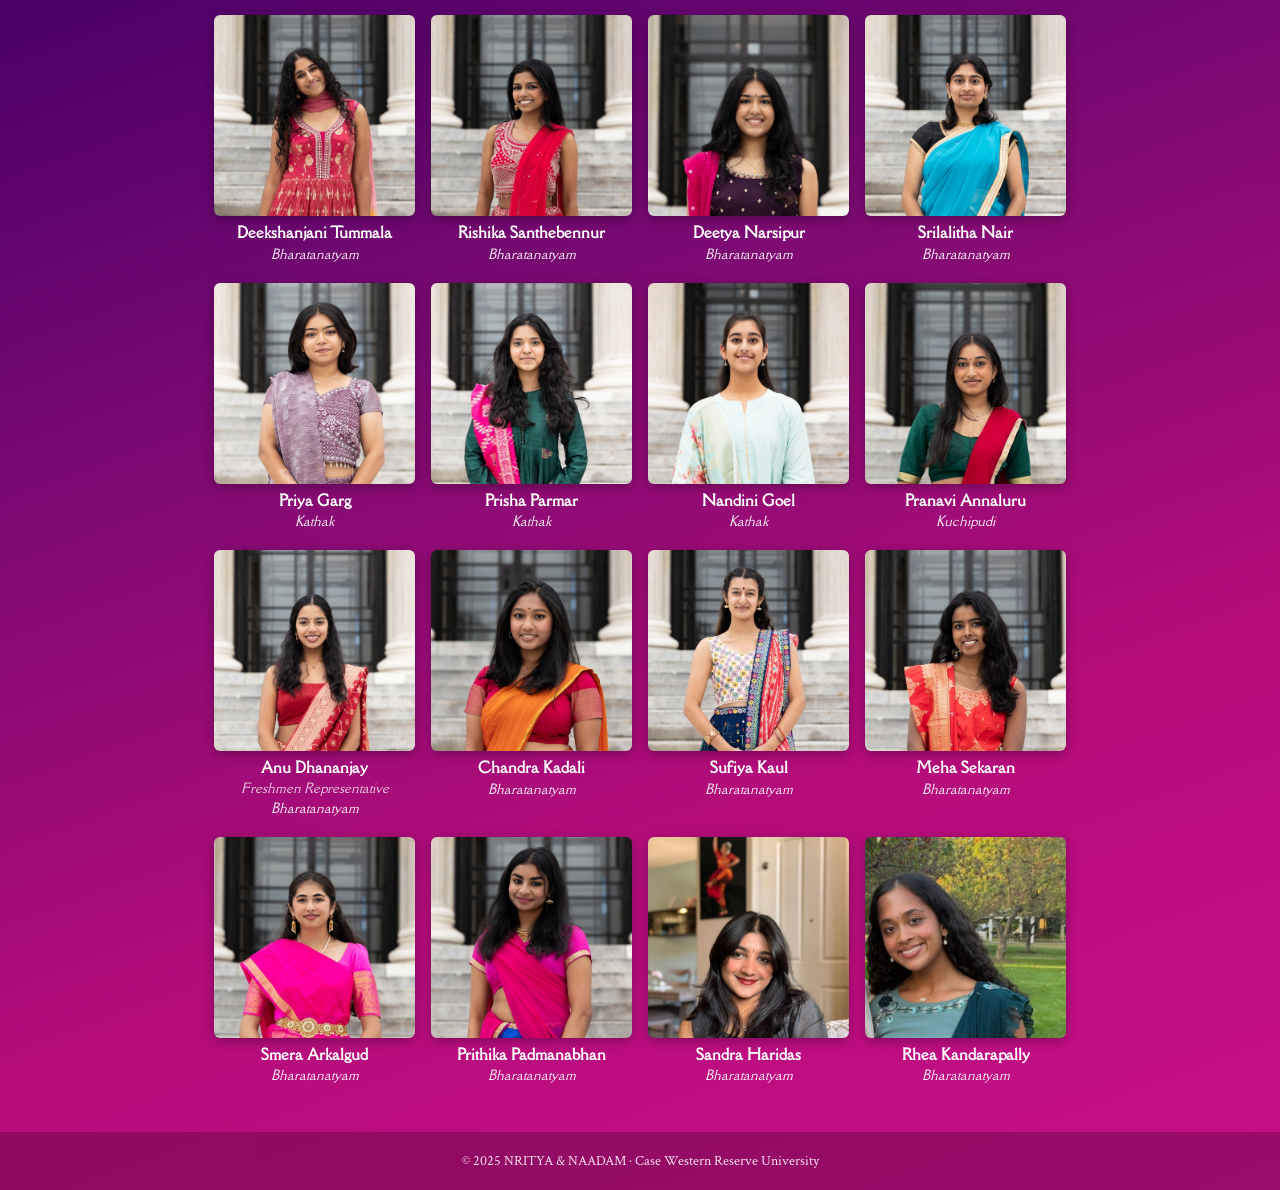
==== commit ddbd9141: "final test 1" ====
--- a/dancers.html
+++ b/dancers.html
@@ -60,6 +60,7 @@
       font-size: 0.95rem; font-weight: 600;
       color: #fff; line-height: 1.3;
     }
+    .d-position { font-family: 'Della Respira', serif; font-size: 0.82rem; color: #fff; opacity: 0.75; font-style: italic; margin: 0.05rem 0; display: block; }
     .d-role {
       font-family: 'Della Respira', 'Crimson Text', serif;
       font-size: 0.82rem; color: #fff;
@@ -168,15 +169,15 @@
   </div>
   <div class="dancer-card">
     <div class="img-wrap"><img src="dancers/anshika_rath.jpg" alt="Anshika Rath"/></div>
-    <p class="d-name">Anshika Rath</p><p class="d-role">Odissi Captain</p>
-  </div>
-  <div class="dancer-card">
-    <div class="img-wrap"><img src="dancers/samitha_jonnalagadda.jpg" alt="Samitha Jonnalagadda"/></div>
-    <p class="d-name">Samitha Jonnalagadda</p><p class="d-role">Bharatanatyam</p>
+    <p class="d-name">Anshika Rath</p><p class="d-role">Odissi</p>
+  </div>
+  <div class="dancer-card">
+    <div class="img-wrap"><img src="dancers/samitha_jonnalagadda.jpg" alt="Samhita Jonnalagadda"/></div>
+    <p class="d-name">Samhita Jonnalagadda</p><p class="d-role">Bharatanatyam</p>
   </div>
   <div class="dancer-card">
     <div class="img-wrap"><img src="dancers/rachana_gurudu.jpg" alt="Rachana Gurudu"/></div>
-    <p class="d-name">Rachana Gurudu</p><p class="d-role">Bharatanatyam</p>
+    <p class="d-name">Rachana Gurudu</p><p class="d-position">President</p><p class="d-role">Bharatanatyam</p>
   </div>
   <div class="dancer-card">
     <div class="img-wrap"><img src="dancers/gauri_nair.jpg" alt="Gauri Nair"/></div>
@@ -184,7 +185,7 @@
   </div>
   <div class="dancer-card">
     <div class="img-wrap"><img src="dancers/neera_ramanatham.jpg" alt="Netra Ramanatham"/></div>
-    <p class="d-name">Netra Ramanatham</p><p class="d-role">Bharatanatyam</p>
+    <p class="d-name">Netra Ramanatham</p><p class="d-position">Manager</p><p class="d-role">Bharatanatyam</p>
   </div>
   <div class="dancer-card">
     <div class="img-wrap"><img src="dancers/janani_rajan.jpg" alt="Janani Rajan"/></div>
@@ -196,7 +197,7 @@
   </div>
   <div class="dancer-card">
     <div class="img-wrap"><img src="dancers/sahana_shivakumar.jpg" alt="Sahana Shivakumar"/></div>
-    <p class="d-name">Sahana Shivakumar</p><p class="d-role">Bharatanatyam</p>
+    <p class="d-name">Sahana Shivakumar</p><p class="d-position">Treasurer</p><p class="d-role">Bharatanatyam</p>
   </div>
   <div class="dancer-card">
     <div class="img-wrap"><img src="dancers/dhriti_tattari.jpg" alt="Dhriti Tattari"/></div>
@@ -212,7 +213,7 @@
   </div>
   <div class="dancer-card">
     <div class="img-wrap"><img src="dancers/viranshi_vira.jpg" alt="Viranshi Vira"/></div>
-    <p class="d-name">Viranshi Vira</p><p class="d-role">Bharatanatyam</p>
+    <p class="d-name">Viranshi Vira</p><p class="d-position">PR</p><p class="d-role">Bharatanatyam</p>
   </div>
   <div class="dancer-card">
     <div class="img-wrap"><img src="dancers/isha_daxini.jpg" alt="Isha Daxini"/></div>
@@ -264,7 +265,7 @@
   </div>
   <div class="dancer-card dark-zone">
     <div class="img-wrap"><img src="dancers/anu_dhananjit.jpg" alt="Anu Dhananjay"/></div>
-    <p class="d-name">Anu Dhananjay</p><p class="d-role">Bharatanatyam</p>
+    <p class="d-name">Anu Dhananjay</p><p class="d-position">Freshmen Representative</p><p class="d-role">Bharatanatyam</p>
   </div>
   <div class="dancer-card dark-zone">
     <div class="img-wrap"><img src="dancers/chandra_kadali.jpg" alt="Chandra Kadali"/></div>
